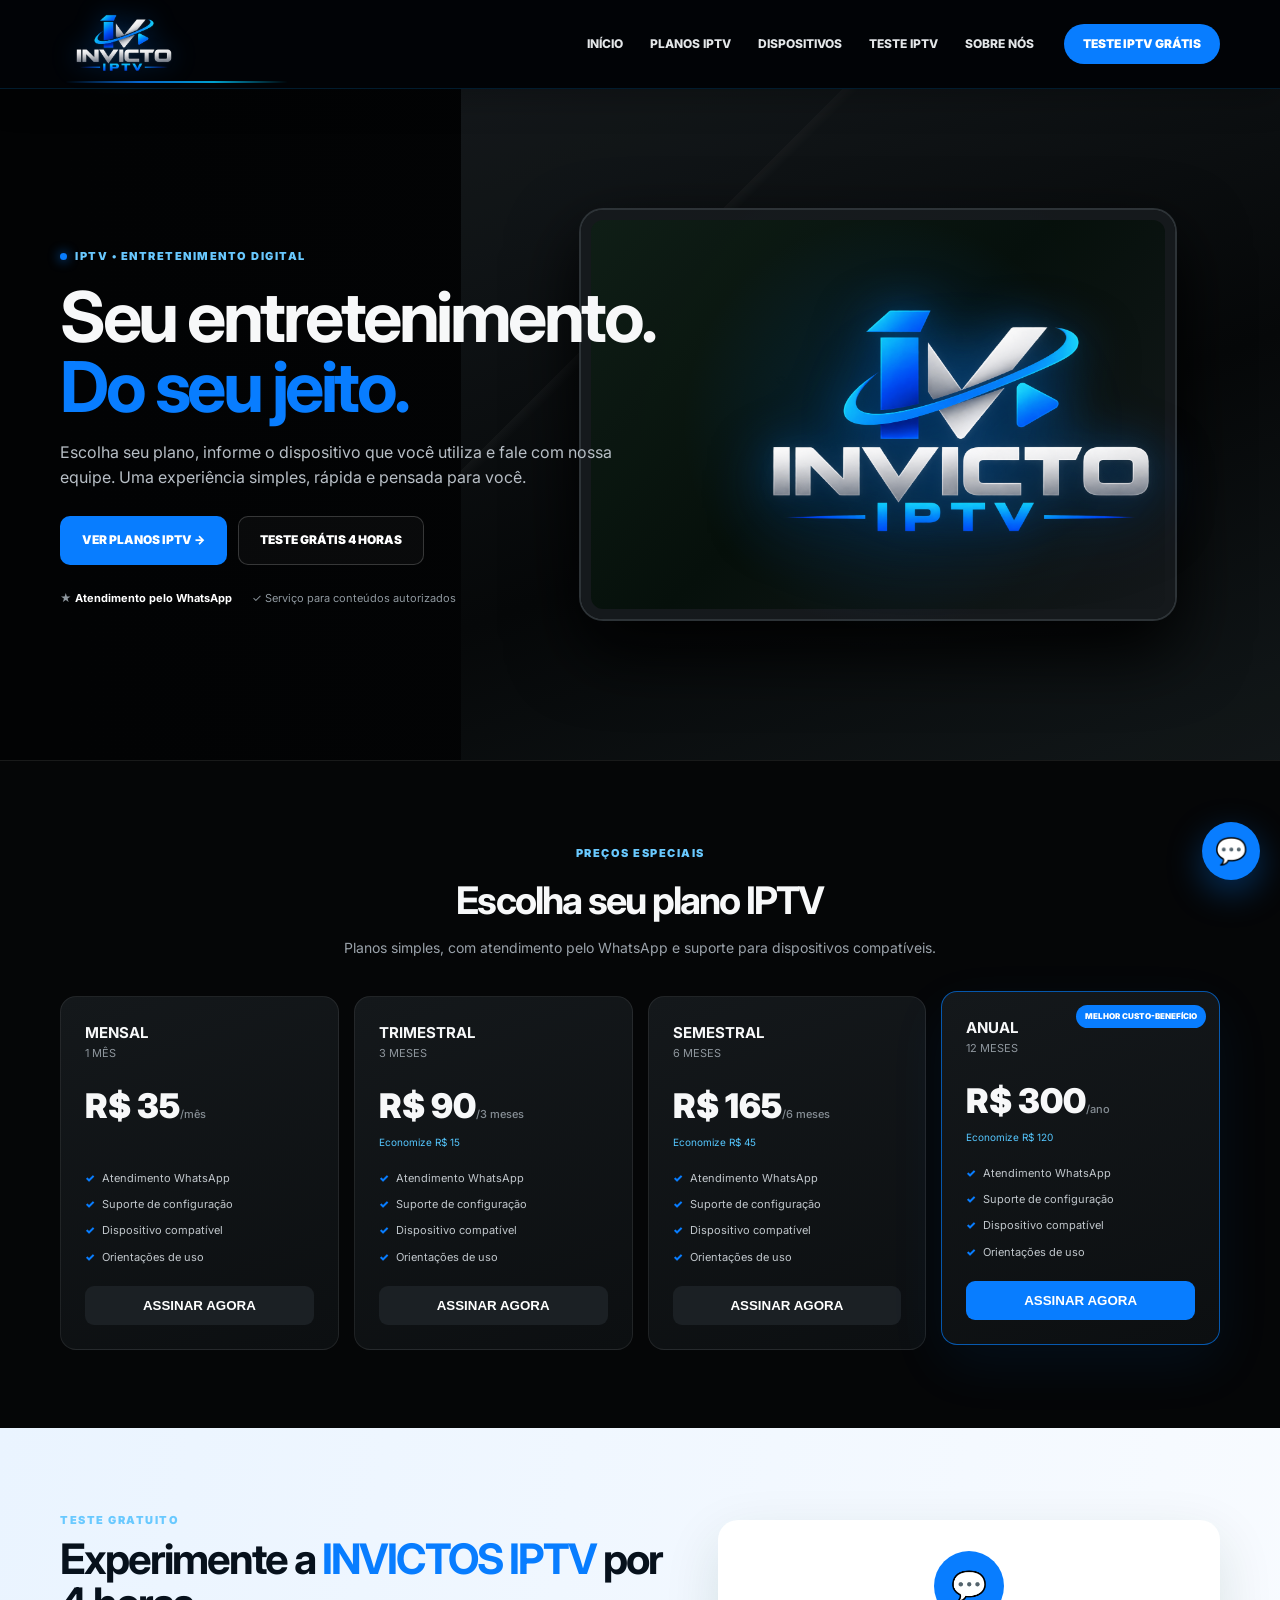
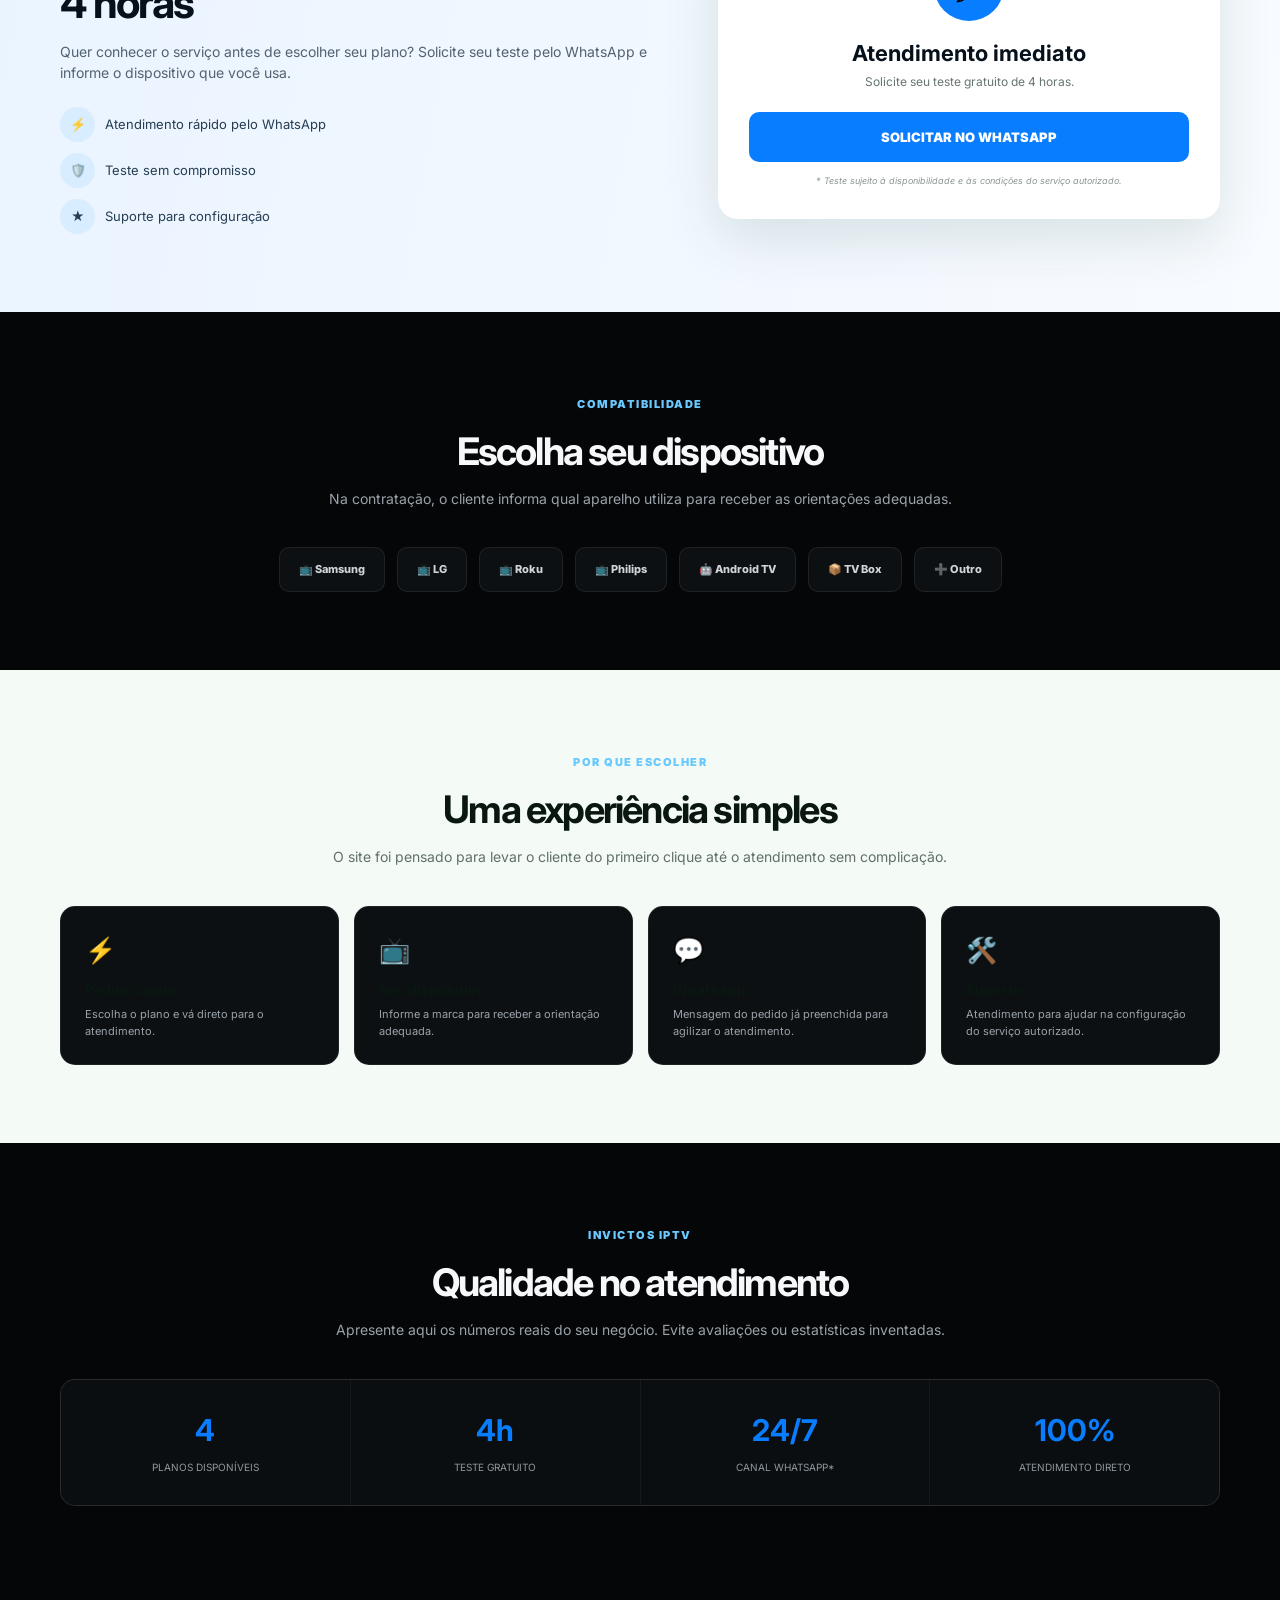
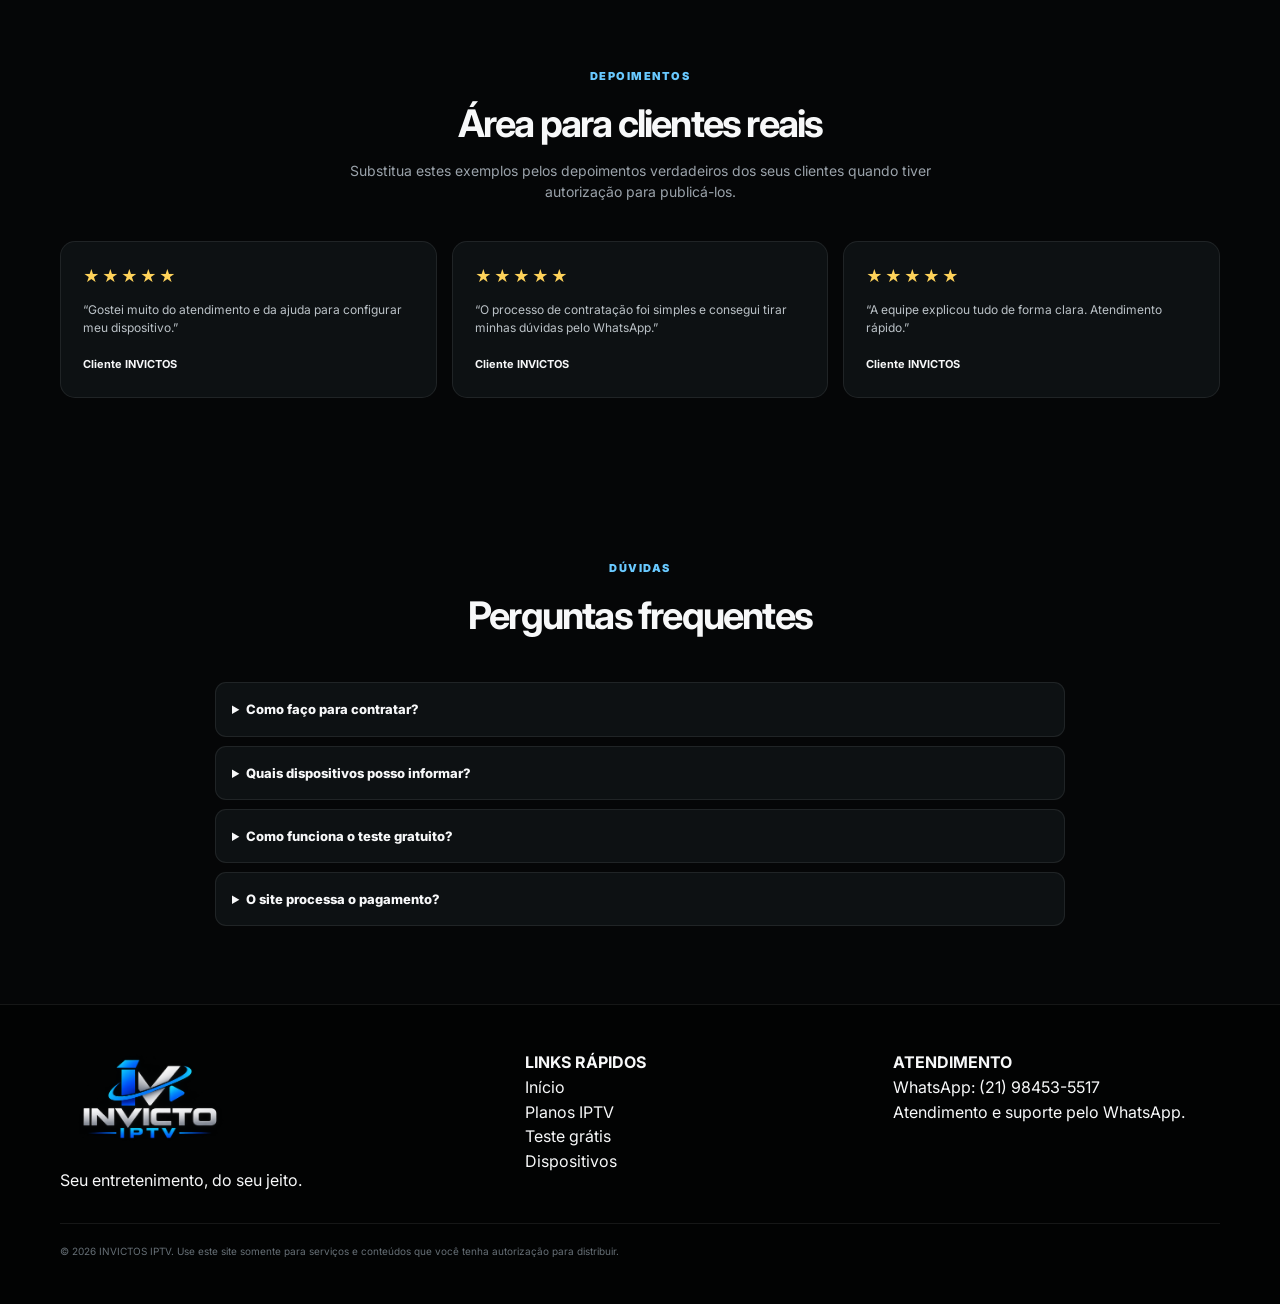
==== index.html @ 315a21ed "Add files via upload" ====
<!DOCTYPE html>
<html lang="pt-BR">
<head>
<meta charset="UTF-8">
<meta name="viewport" content="width=device-width, initial-scale=1.0">
<meta name="description" content="INVICTOS IPTV — planos, teste gratuito e atendimento pelo WhatsApp.">
<title>INVICTOS IPTV | Teste Grátis</title>
<link rel="preconnect" href="https://fonts.googleapis.com">
<link rel="preconnect" href="https://fonts.gstatic.com" crossorigin>
<link href="https://fonts.googleapis.com/css2?family=Inter:wght@400;500;600;700;800;900&display=swap" rel="stylesheet">
<style>
:root{--green:#087dff;--green2:#0066ff;--dark:#050607;--dark2:#0b0d0f;--panel:#111417;--text:#f7f8f9;--muted:#9aa2aa;--line:rgba(255,255,255,.08)}
*{box-sizing:border-box;margin:0;padding:0}html{scroll-behavior:smooth}
body{font-family:Inter,Arial,sans-serif;background:var(--dark);color:var(--text);line-height:1.55}
a{text-decoration:none;color:inherit}.container{width:min(1160px,92%);margin:auto}
header{position:sticky;top:0;z-index:50;background:rgba(2,4,7,.94);backdrop-filter:blur(18px);border-bottom:1px solid rgba(0,153,255,.16);box-shadow:0 8px 35px rgba(0,0,0,.28)}
.nav{height:88px;display:flex;align-items:center;gap:30px}.logo{display:flex;align-items:center;position:relative;padding:3px 8px 3px 0}.logo:after{content:"";position:absolute;left:5px;right:5px;bottom:0;height:2px;background:linear-gradient(90deg,transparent,#087dff,#00c8ff,transparent);filter:blur(.2px);opacity:.8}.logo img{width:225px;height:72px;object-fit:contain;object-position:left center;filter:drop-shadow(0 0 13px rgba(0,125,255,.35));transition:.25s}.logo:hover img{transform:scale(1.035);filter:drop-shadow(0 0 20px rgba(0,153,255,.58))}
.navlinks{display:flex;gap:27px;margin-left:auto}.navlinks a{font-size:12px;font-weight:800;color:#e3e6e8}.navlinks a:hover,.navlinks a.active{color:var(--green)}
.nav-cta{background:var(--green);color:#fff;padding:11px 19px;border-radius:999px;font-size:12px;font-weight:900;white-space:nowrap}
.hero{min-height:590px;position:relative;display:flex;align-items:center;overflow:hidden;border-bottom:1px solid var(--line)}
.hero-bg{position:absolute;inset:0;background:radial-gradient(circle at 70% 45%,rgba(0,125,255,.18),transparent 27%),linear-gradient(90deg,#020304 5%,rgba(2,3,4,.85) 35%,rgba(2,3,4,.35) 70%,#020304 100%)}
.hero-art{position:absolute;right:-3%;top:0;width:67%;height:100%;opacity:.95;background:
radial-gradient(ellipse at 60% 48%,rgba(27,220,117,.16),transparent 20%),
linear-gradient(135deg,transparent 25%,rgba(255,255,255,.03) 25%,transparent 26%),
linear-gradient(160deg,#151a1d,#07090a 55%,#13191b)}
.hero-art:before{content:"";position:absolute;left:14%;top:18%;width:67%;height:58%;border:10px solid #171b1e;border-radius:22px;box-shadow:0 0 0 2px #30363a,0 30px 70px #000;background:linear-gradient(135deg,#102017,#07110c 48%,#151a1d)}
.hero-art:after{content:"";position:absolute;inset:0;background:radial-gradient(circle at 50% 50%,rgba(0,126,255,.18),transparent 38%);pointer-events:none}
.hero-logo{position:absolute;right:5%;top:50%;transform:translateY(-50%);width:min(510px,42vw);z-index:2;display:flex;justify-content:center;align-items:center}
.hero-logo:before{content:"";position:absolute;width:70%;height:70%;border-radius:50%;background:radial-gradient(circle,rgba(0,133,255,.32),rgba(0,133,255,.08) 45%,transparent 70%);filter:blur(18px);z-index:-1;animation:pulseLogo 3.5s ease-in-out infinite}
.hero-logo img{width:100%;height:auto;display:block;filter:drop-shadow(0 18px 30px rgba(0,0,0,.6)) drop-shadow(0 0 22px rgba(0,128,255,.42));animation:floatLogo 5s ease-in-out infinite}
@keyframes floatLogo{0%,100%{transform:translateY(0)}50%{transform:translateY(-8px)}}
@keyframes pulseLogo{0%,100%{transform:scale(.92);opacity:.65}50%{transform:scale(1.08);opacity:1}}
.hero-content{position:relative;z-index:2;padding:75px 0;width:57%}.eyebrow{display:inline-flex;gap:8px;align-items:center;color:#69c9ff;font-size:11px;font-weight:900;letter-spacing:1.5px;text-transform:uppercase}.eyebrow i{width:7px;height:7px;border-radius:50%;background:var(--green);box-shadow:0 0 12px var(--green)}
h1{font-size:clamp(42px,5.5vw,70px);line-height:1;letter-spacing:-3.5px;margin:15px 0 18px}h1 em{font-style:normal;color:var(--green)}
.hero-content p{max-width:610px;color:#b7bec5;font-size:16px}.hero-actions{display:flex;gap:11px;flex-wrap:wrap;margin-top:27px}.btn{display:inline-flex;align-items:center;justify-content:center;padding:14px 21px;border-radius:10px;font-weight:900;font-size:12px;border:1px solid transparent}.btn-primary{background:var(--green);color:#fff}.btn-secondary{border-color:rgba(255,255,255,.18);color:#fff;background:rgba(255,255,255,.03)}
.trust{display:flex;gap:20px;flex-wrap:wrap;margin-top:25px;color:#8f989f;font-size:11px}.trust strong{color:#fff}
section{padding:78px 0}.light{background:#f4fbf7;color:#0a1710}.section-head{text-align:center;margin-bottom:38px}.section-head .eyebrow{justify-content:center}.section-head h2{font-size:38px;letter-spacing:-1.8px;margin:7px 0}.section-head p{color:var(--muted);max-width:650px;margin:auto;font-size:14px}.light .section-head p{color:#607068}
.plans{display:grid;grid-template-columns:repeat(4,1fr);gap:15px}.plan{background:linear-gradient(160deg,#14181b,#0c0f11);border:1px solid var(--line);border-radius:16px;padding:24px;position:relative}.plan.featured{border:1px solid rgba(0,125,255,.65);box-shadow:0 20px 55px rgba(0,125,255,.08);transform:translateY(-5px)}.tag{position:absolute;top:13px;right:13px;background:var(--green);color:#fff;border-radius:999px;padding:5px 9px;font-size:8px;font-weight:900}.plan h3{font-size:15px}.period{color:#8e969d;font-size:11px}.price{font-size:34px;font-weight:900;margin:18px 0 3px}.price small{font-size:11px;color:#858d94;font-weight:500}.save{font-size:10px;color:#55c7ff;height:17px}.plan ul{list-style:none;display:grid;gap:9px;margin:18px 0 20px}.plan li{font-size:11px;color:#c1c7cc}.plan li:before{content:"✓";color:var(--green);font-weight:900;margin-right:7px}.plan button{width:100%;border:0;border-radius:9px;padding:12px;cursor:pointer;background:#1b2024;color:#fff;font-weight:900}.plan.featured button{background:var(--green)}
.test{background:linear-gradient(100deg,#eaf4ff,#f8fbff);color:#07111c}.test-grid{display:grid;grid-template-columns:1.1fr .9fr;gap:45px;align-items:center}.test h2{font-size:42px;line-height:1.05;letter-spacing:-2px;margin:7px 0 15px}.test h2 em{font-style:normal;color:#087dff}.test-copy p{color:#536271;max-width:620px;font-size:14px}.points{display:grid;gap:11px;margin-top:23px}.points div{display:flex;align-items:center;gap:10px;font-size:13px;color:#263d52}.points b{width:35px;height:35px;border-radius:50%;display:flex;align-items:center;justify-content:center;background:#d8edff}.test-card{background:#fff;border-radius:20px;padding:31px;text-align:center;box-shadow:0 20px 55px rgba(0,60,30,.12)}.wa{width:70px;height:70px;border-radius:50%;background:#087dff;color:#fff;display:flex;align-items:center;justify-content:center;font-size:29px;margin:auto}.test-card h3{font-size:22px;margin:15px 0 3px}.test-card p{font-size:12px;color:#66756e}.wa-btn{display:block;background:#087dff;color:#fff;padding:15px;border-radius:10px;font-size:13px;font-weight:900;margin-top:20px}.test-card small{display:block;color:#8a958f;font-size:9px;font-style:italic;margin-top:12px}
.features{display:grid;grid-template-columns:repeat(4,1fr);gap:15px}.feature{border:1px solid var(--line);border-radius:15px;padding:24px;background:#0c1012}.feature .ico{font-size:25px}.feature h3{font-size:14px;margin:10px 0 5px}.feature p{font-size:11px;color:var(--muted)}
.stats{display:grid;grid-template-columns:repeat(4,1fr);gap:1px;background:var(--line);border:1px solid var(--line);border-radius:15px;overflow:hidden}.stat{background:#0b0e10;text-align:center;padding:27px}.stat strong{display:block;font-size:30px;color:var(--green)}.stat span{font-size:10px;color:#8f989f}
.devices{display:flex;justify-content:center;flex-wrap:wrap;gap:12px}.device{border:1px solid var(--line);background:#0c1012;border-radius:10px;padding:13px 19px;color:#cfd4d8;font-size:11px;font-weight:800}
.reviews{display:grid;grid-template-columns:repeat(3,1fr);gap:15px}.review{background:#0d1113;border:1px solid var(--line);border-radius:15px;padding:22px}.stars{color:#ffd35a;letter-spacing:2px}.review p{font-size:12px;color:#bbc2c7;margin:12px 0}.review b{font-size:11px}
.faq{max-width:850px;margin:auto;display:grid;gap:9px}.faq details{background:#0d1113;border:1px solid var(--line);border-radius:11px;padding:16px}.faq summary{cursor:pointer;font-size:13px;font-weight:800}.faq p{font-size:11px;color:#9da5ac;margin-top:11px}
footer{padding:45px 0;border-top:1px solid var(--line);background:#020303}.footer-grid{display:grid;grid-template-columns:1.3fr 1fr 1fr;gap:40px}.footer-logo{width:180px}.footer p,.footer a{font-size:11px;color:#858e95}.footer h4{font-size:11px;margin-bottom:12px}.copy{margin-top:30px;padding-top:20px;border-top:1px solid var(--line);font-size:10px;color:#666f76}
.float-wa{position:fixed;right:20px;bottom:20px;width:58px;height:58px;border-radius:50%;background:#087dff;color:#fff;z-index:100;display:flex;align-items:center;justify-content:center;font-size:26px;box-shadow:0 12px 35px rgba(0,125,255,.35)}
.modal-back{position:fixed;inset:0;background:rgba(0,0,0,.76);backdrop-filter:blur(8px);z-index:200;display:none;align-items:center;justify-content:center;padding:18px}.modal-back.open{display:flex}.modal{width:min(560px,100%);background:#0d1113;border:1px solid var(--line);border-radius:18px;padding:24px}.modal-top{display:flex;justify-content:space-between}.modal h2{font-size:21px}.modal-sub{font-size:11px;color:#899299}.close{border:0;background:#1a2023;color:#fff;width:34px;height:34px;border-radius:8px;cursor:pointer}.selected{display:flex;justify-content:space-between;padding:13px;background:#111719;border:1px solid var(--line);border-radius:10px;margin:18px 0 12px;font-size:12px}.selected span{color:var(--green);font-weight:900}.device-grid{display:grid;grid-template-columns:repeat(2,1fr);gap:9px}.device-choice{background:#111619;border:1px solid var(--line);color:#fff;border-radius:10px;padding:13px;text-align:left;cursor:pointer}.device-choice.selected-device{border-color:var(--green);background:rgba(0,125,255,.08)}.device-choice b{font-size:12px;display:block}.device-choice span{font-size:9px;color:#818a90}.modal-btn{width:100%;margin-top:13px;border:0;border-radius:9px;padding:13px;background:var(--green);color:#fff;font-weight:900;cursor:pointer}.back{width:100%;margin-top:8px;border:1px solid var(--line);background:transparent;color:#b9c0c5;padding:11px;border-radius:9px}.modal-step{display:none}.modal-step.active{display:block}.checkout{background:#111719;border:1px solid var(--line);border-radius:10px;padding:12px;margin:13px 0;font-size:11px}.checkout div{display:flex;justify-content:space-between;padding:4px}.checkout strong{color:var(--green)}
@media(max-width:900px){.navlinks{display:none}.hero-content{width:70%}.hero-logo{width:48vw;right:1%}.hero-art{width:60%;opacity:.45}.plans{grid-template-columns:repeat(2,1fr)}.features{grid-template-columns:repeat(2,1fr)}.stats{grid-template-columns:repeat(2,1fr)}.test-grid{grid-template-columns:1fr}.reviews{grid-template-columns:1fr}.footer-grid{grid-template-columns:1fr 1fr}}
@media(max-width:600px){.nav{height:78px}.logo img{width:175px;height:62px}.nav-cta{margin-left:auto;padding:10px 13px}.hero{min-height:700px}.hero-content{width:100%;padding-top:65px}.hero-logo{width:82vw;right:9%;top:auto;bottom:10px;transform:none;opacity:.82}.hero-art{width:100%;opacity:.18}.plans,.features{grid-template-columns:1fr}.plan.featured{transform:none}.test h2{font-size:34px}.footer-grid{grid-template-columns:1fr}.stats{grid-template-columns:1fr 1fr}.hero-actions .btn{width:100%}}
</style>
</head>
<body>
<header>
<div class="container nav">
<a class="logo" href="#inicio"><img src="logo-invictos.png" alt="INVICTOS IPTV"></a>
<nav class="navlinks"><a href="#inicio">INÍCIO</a><a href="#planos">PLANOS IPTV</a><a href="#dispositivos">DISPOSITIVOS</a><a href="#teste">TESTE IPTV</a><a href="#faq">SOBRE NÓS</a></nav>
<a class="nav-cta" href="#teste">TESTE IPTV GRÁTIS</a>
</div>
</header>

<section class="hero" id="inicio">
<div class="hero-bg"></div><div class="hero-art"></div><div class="hero-logo"><img src="logo-invictos.png" alt="INVICTOS IPTV"></div>
<div class="container">
<div class="hero-content">
<div class="eyebrow"><i></i> IPTV • ENTRETENIMENTO DIGITAL</div>
<h1>Seu entretenimento.<br><em>Do seu jeito.</em></h1>
<p>Escolha seu plano, informe o dispositivo que você utiliza e fale com nossa equipe. Uma experiência simples, rápida e pensada para você.</p>
<div class="hero-actions"><a class="btn btn-primary" href="#planos">VER PLANOS IPTV →</a><a class="btn btn-secondary" href="#teste">TESTE GRÁTIS 4 HORAS</a></div>
<div class="trust"><span>★ <strong>Atendimento pelo WhatsApp</strong></span><span>✓ Serviço para conteúdos autorizados</span></div>
</div>
</div>
</section>

<section id="planos">
<div class="container">
<div class="section-head"><div class="eyebrow">Preços especiais</div><h2>Escolha seu plano IPTV</h2><p>Planos simples, com atendimento pelo WhatsApp e suporte para dispositivos compatíveis.</p></div>
<div class="plans">
<article class="plan"><h3>MENSAL</h3><div class="period">1 MÊS</div><div class="price">R$ 35<small>/mês</small></div><div class="save">&nbsp;</div><ul><li>Atendimento WhatsApp</li><li>Suporte de configuração</li><li>Dispositivo compatível</li><li>Orientações de uso</li></ul><button onclick="openBuy('Mensal','1 mês','R$ 35,00')">ASSINAR AGORA</button></article>
<article class="plan"><h3>TRIMESTRAL</h3><div class="period">3 MESES</div><div class="price">R$ 90<small>/3 meses</small></div><div class="save">Economize R$ 15</div><ul><li>Atendimento WhatsApp</li><li>Suporte de configuração</li><li>Dispositivo compatível</li><li>Orientações de uso</li></ul><button onclick="openBuy('Trimestral','3 meses','R$ 90,00')">ASSINAR AGORA</button></article>
<article class="plan"><h3>SEMESTRAL</h3><div class="period">6 MESES</div><div class="price">R$ 165<small>/6 meses</small></div><div class="save">Economize R$ 45</div><ul><li>Atendimento WhatsApp</li><li>Suporte de configuração</li><li>Dispositivo compatível</li><li>Orientações de uso</li></ul><button onclick="openBuy('Semestral','6 meses','R$ 165,00')">ASSINAR AGORA</button></article>
<article class="plan featured"><div class="tag">MELHOR CUSTO-BENEFÍCIO</div><h3>ANUAL</h3><div class="period">12 MESES</div><div class="price">R$ 300<small>/ano</small></div><div class="save">Economize R$ 120</div><ul><li>Atendimento WhatsApp</li><li>Suporte de configuração</li><li>Dispositivo compatível</li><li>Orientações de uso</li></ul><button onclick="openBuy('Anual','12 meses','R$ 300,00')">ASSINAR AGORA</button></article>
</div>
</div>
</section>

<section id="teste" class="test">
<div class="container test-grid">
<div class="test-copy"><div class="eyebrow">Teste gratuito</div><h2>Experimente a <em>INVICTOS IPTV</em> por 4 horas</h2><p>Quer conhecer o serviço antes de escolher seu plano? Solicite seu teste pelo WhatsApp e informe o dispositivo que você usa.</p><div class="points"><div><b>⚡</b><span>Atendimento rápido pelo WhatsApp</span></div><div><b>🛡️</b><span>Teste sem compromisso</span></div><div><b>★</b><span>Suporte para configuração</span></div></div></div>
<div class="test-card"><div class="wa">💬</div><h3>Atendimento imediato</h3><p>Solicite seu teste gratuito de 4 horas.</p><a class="wa-btn" href="https://wa.me/5521984535517?text=Ol%C3%A1!%20Quero%20solicitar%20o%20TESTE%20IPTV%20GR%C3%81TIS%20de%204%20horas%20da%20INVICTOS%20TV.%20Meu%20dispositivo%20%C3%A9%3A%20" target="_blank">SOLICITAR NO WHATSAPP</a><small>* Teste sujeito à disponibilidade e às condições do serviço autorizado.</small></div>
</div>
</section>

<section id="dispositivos">
<div class="container">
<div class="section-head"><div class="eyebrow">Compatibilidade</div><h2>Escolha seu dispositivo</h2><p>Na contratação, o cliente informa qual aparelho utiliza para receber as orientações adequadas.</p></div>
<div class="devices"><div class="device">📺 Samsung</div><div class="device">📺 LG</div><div class="device">📺 Roku</div><div class="device">📺 Philips</div><div class="device">🤖 Android TV</div><div class="device">📦 TV Box</div><div class="device">➕ Outro</div></div>
</div>
</section>

<section class="light">
<div class="container">
<div class="section-head"><div class="eyebrow">Por que escolher</div><h2>Uma experiência simples</h2><p>O site foi pensado para levar o cliente do primeiro clique até o atendimento sem complicação.</p></div>
<div class="features">
<div class="feature"><div class="ico">⚡</div><h3>Pedido rápido</h3><p>Escolha o plano e vá direto para o atendimento.</p></div>
<div class="feature"><div class="ico">📺</div><h3>Seu dispositivo</h3><p>Informe a marca para receber a orientação adequada.</p></div>
<div class="feature"><div class="ico">💬</div><h3>WhatsApp</h3><p>Mensagem do pedido já preenchida para agilizar o atendimento.</p></div>
<div class="feature"><div class="ico">🛠️</div><h3>Suporte</h3><p>Atendimento para ajudar na configuração do serviço autorizado.</p></div>
</div>
</div>
</section>

<section>
<div class="container">
<div class="section-head"><div class="eyebrow">INVICTOS IPTV</div><h2>Qualidade no atendimento</h2><p>Apresente aqui os números reais do seu negócio. Evite avaliações ou estatísticas inventadas.</p></div>
<div class="stats"><div class="stat"><strong>4</strong><span>PLANOS DISPONÍVEIS</span></div><div class="stat"><strong>4h</strong><span>TESTE GRATUITO</span></div><div class="stat"><strong>24/7</strong><span>CANAL WHATSAPP*</span></div><div class="stat"><strong>100%</strong><span>ATENDIMENTO DIRETO</span></div></div>
</div>
</section>

<section>
<div class="container">
<div class="section-head"><div class="eyebrow">Depoimentos</div><h2>Área para clientes reais</h2><p>Substitua estes exemplos pelos depoimentos verdadeiros dos seus clientes quando tiver autorização para publicá-los.</p></div>
<div class="reviews">
<div class="review"><div class="stars">★★★★★</div><p>“Gostei muito do atendimento e da ajuda para configurar meu dispositivo.”</p><b>Cliente INVICTOS</b></div>
<div class="review"><div class="stars">★★★★★</div><p>“O processo de contratação foi simples e consegui tirar minhas dúvidas pelo WhatsApp.”</p><b>Cliente INVICTOS</b></div>
<div class="review"><div class="stars">★★★★★</div><p>“A equipe explicou tudo de forma clara. Atendimento rápido.”</p><b>Cliente INVICTOS</b></div>
</div>
</div>
</section>

<section id="faq">
<div class="container">
<div class="section-head"><div class="eyebrow">Dúvidas</div><h2>Perguntas frequentes</h2></div>
<div class="faq">
<details><summary>Como faço para contratar?</summary><p>Escolha um plano, selecione o dispositivo e clique para continuar pelo WhatsApp.</p></details>
<details><summary>Quais dispositivos posso informar?</summary><p>Samsung, LG, Roku, Philips, Android TV, TV Box e outros dispositivos compatíveis.</p></details>
<details><summary>Como funciona o teste gratuito?</summary><p>Você solicita o teste pelo WhatsApp. A disponibilidade e as condições são confirmadas pela equipe.</p></details>
<details><summary>O site processa o pagamento?</summary><p>Nesta versão, o atendimento e o pagamento são tratados diretamente pelo WhatsApp.</p></details>
</div>
</div>
</section>

<footer>
<div class="container">
<div class="footer-grid">
<div><img class="footer-logo" src="logo-invictos.png" alt="INVICTOS IPTV"><p style="margin-top:10px">Seu entretenimento, do seu jeito.</p></div>
<div><h4>LINKS RÁPIDOS</h4><p><a href="#inicio">Início</a></p><p><a href="#planos">Planos IPTV</a></p><p><a href="#teste">Teste grátis</a></p><p><a href="#dispositivos">Dispositivos</a></p></div>
<div><h4>ATENDIMENTO</h4><p><a href="https://wa.me/5521984535517" target="_blank">WhatsApp: (21) 98453-5517</a></p><p>Atendimento e suporte pelo WhatsApp.</p></div>
</div>
<div class="copy">© 2026 INVICTOS IPTV. Use este site somente para serviços e conteúdos que você tenha autorização para distribuir.</div>
</div>
</footer>

<a class="float-wa" href="https://wa.me/5521984535517?text=Ol%C3%A1!%20Vim%20pelo%20site%20da%20INVICTOS%20IPTV." target="_blank" aria-label="WhatsApp">💬</a>

<div class="modal-back" id="modal" onclick="outside(event)">
<div class="modal">
<div class="modal-top"><div><h2>Seu pedido</h2><div class="modal-sub" id="modalSub">Escolha seu dispositivo</div></div><button class="close" onclick="closeBuy()">×</button></div>
<div class="modal-step active" id="s1">
<div class="selected"><b id="planName">Plano</b><span id="planPrice">R$ 0,00</span></div>
<div class="device-grid">
<button class="device-choice" onclick="selectDevice(this,'Samsung')"><b>📺 Samsung</b><span>Smart TV</span></button>
<button class="device-choice" onclick="selectDevice(this,'LG')"><b>📺 LG</b><span>Smart TV</span></button>
<button class="device-choice" onclick="selectDevice(this,'Roku')"><b>📺 Roku</b><span>Roku</span></button>
<button class="device-choice" onclick="selectDevice(this,'Philips')"><b>📺 Philips</b><span>Smart TV</span></button>
<button class="device-choice" onclick="selectDevice(this,'Android TV')"><b>🤖 Android TV</b><span>Android</span></button>
<button class="device-choice" onclick="selectDevice(this,'TV Box')"><b>📦 TV Box</b><span>Dispositivo</span></button>
<button class="device-choice" onclick="selectDevice(this,'Outro')"><b>➕ Outro</b><span>Outro compatível</span></button>
</div>
<button class="modal-btn" onclick="goStep(2)">CONTINUAR</button>
</div>
<div class="modal-step" id="s2">
<div class="checkout"><div><span>Plano</span><strong id="cp">—</strong></div><div><span>Dispositivo</span><strong id="cd">—</strong></div><div><span>Valor</span><strong id="cv">—</strong></div></div>
<label style="font-size:10px;color:#929aa0">Seu nome (opcional)</label><input id="name" style="width:100%;margin-top:6px;background:#080a0b;border:1px solid var(--line);padding:12px;border-radius:9px;color:#fff">
<button class="modal-btn" onclick="goStep(3)">CONTINUAR PARA WHATSAPP</button><button class="back" onclick="goStep(1)">VOLTAR</button>
</div>
<div class="modal-step" id="s3">
<div class="selected"><b>Pedido pronto</b><span>✓</span></div>
<p style="font-size:12px;color:#aeb6bc">Clique abaixo para abrir o WhatsApp com o pedido já preenchido.</p>
<a class="wa-btn" id="waOrder" href="#" target="_blank">ABRIR WHATSAPP</a><button class="back" onclick="goStep(2)">VOLTAR</button>
</div>
</div>
</div>
<script>
let order={plan:'',duration:'',price:'',device:''};
function openBuy(plan,duration,price){order={plan,duration,price,device:''};document.getElementById('planName').textContent=plan+' • '+duration;document.getElementById('planPrice').textContent=price;document.getElementById('modal').classList.add('open');goStep(1);document.body.style.overflow='hidden'}
function closeBuy(){document.getElementById('modal').classList.remove('open');document.body.style.overflow=''}
function outside(e){if(e.target.id==='modal')closeBuy()}
function selectDevice(btn,d){document.querySelectorAll('.device-choice').forEach(x=>x.classList.remove('selected-device'));btn.classList.add('selected-device');order.device=d}
function goStep(n){if(n===2&&!order.device){alert('Selecione seu dispositivo.');return}if(n===2){document.getElementById('cp').textContent=order.plan+' ('+order.duration+')';document.getElementById('cd').textContent=order.device;document.getElementById('cv').textContent=order.price}if(n===3){let name=document.getElementById('name').value.trim();let msg='Olá! Quero contratar o plano '+order.plan+' ('+order.duration+') da INVICTOS IPTV.%0AValor: '+order.price+'%0ADispositivo: '+order.device+(name?'%0ANome: '+encodeURIComponent(name):'')+'%0A%0AGostaria de continuar com o atendimento e pagamento.';document.getElementById('waOrder').href='https://wa.me/5521984535517?text='+msg}document.querySelectorAll('.modal-step').forEach(x=>x.classList.remove('active'));document.getElementById('s'+n).classList.add('active');document.getElementById('modalSub').textContent=n===1?'Escolha seu dispositivo':n===2?'Confira seu pedido':'Tudo pronto para o atendimento'}
</script>
</body>
</html>
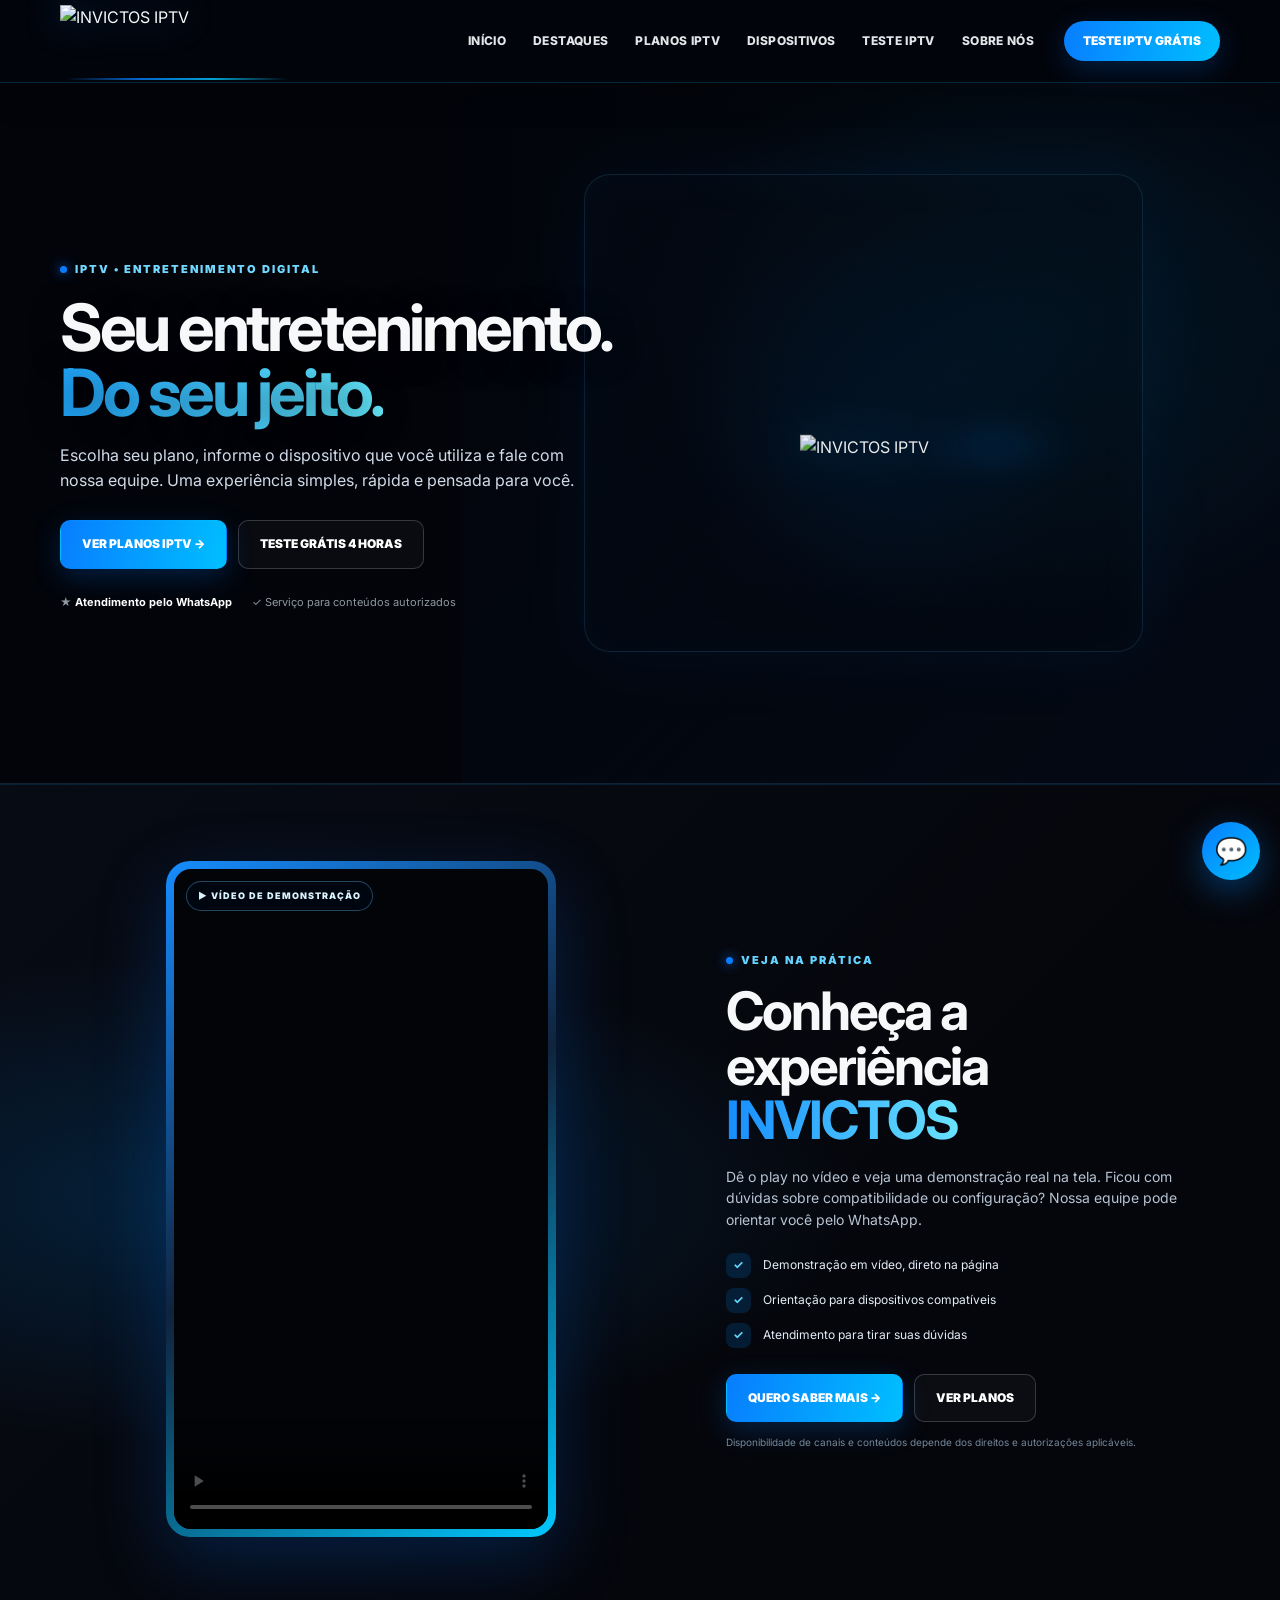
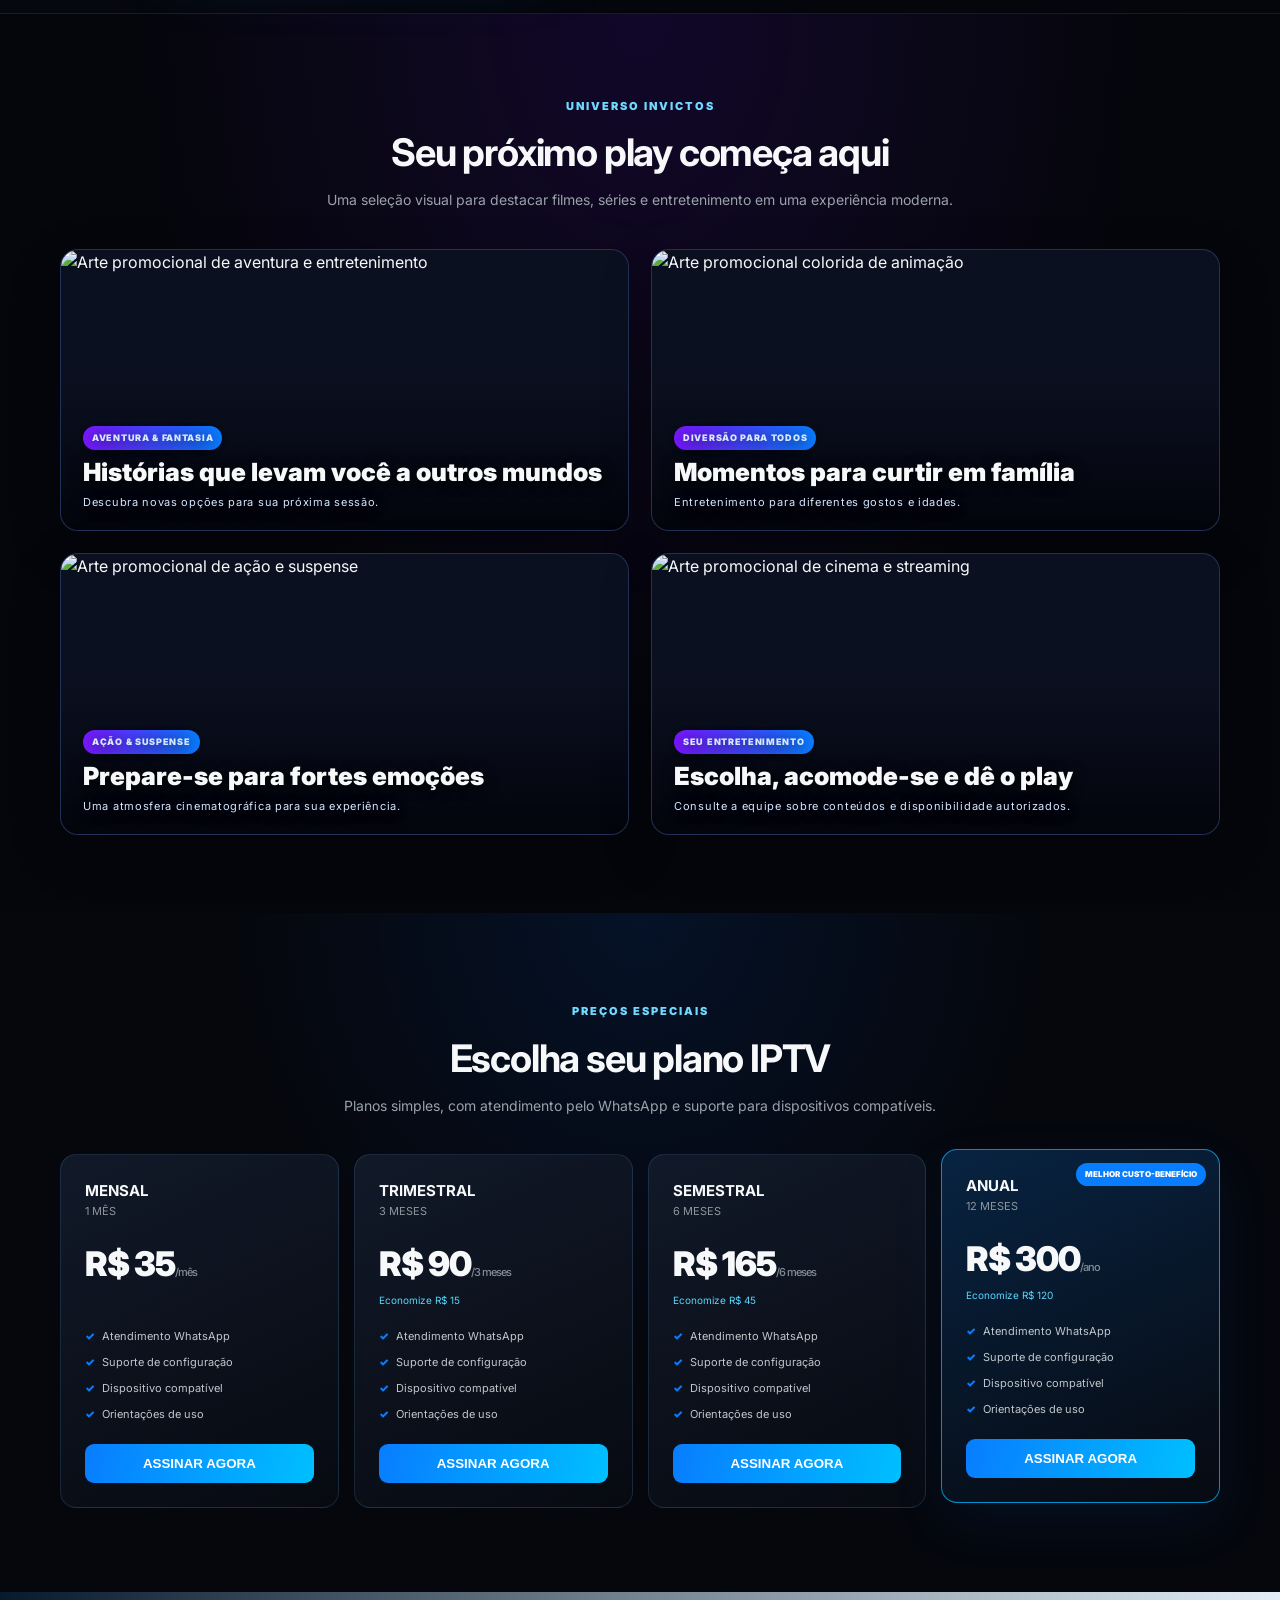
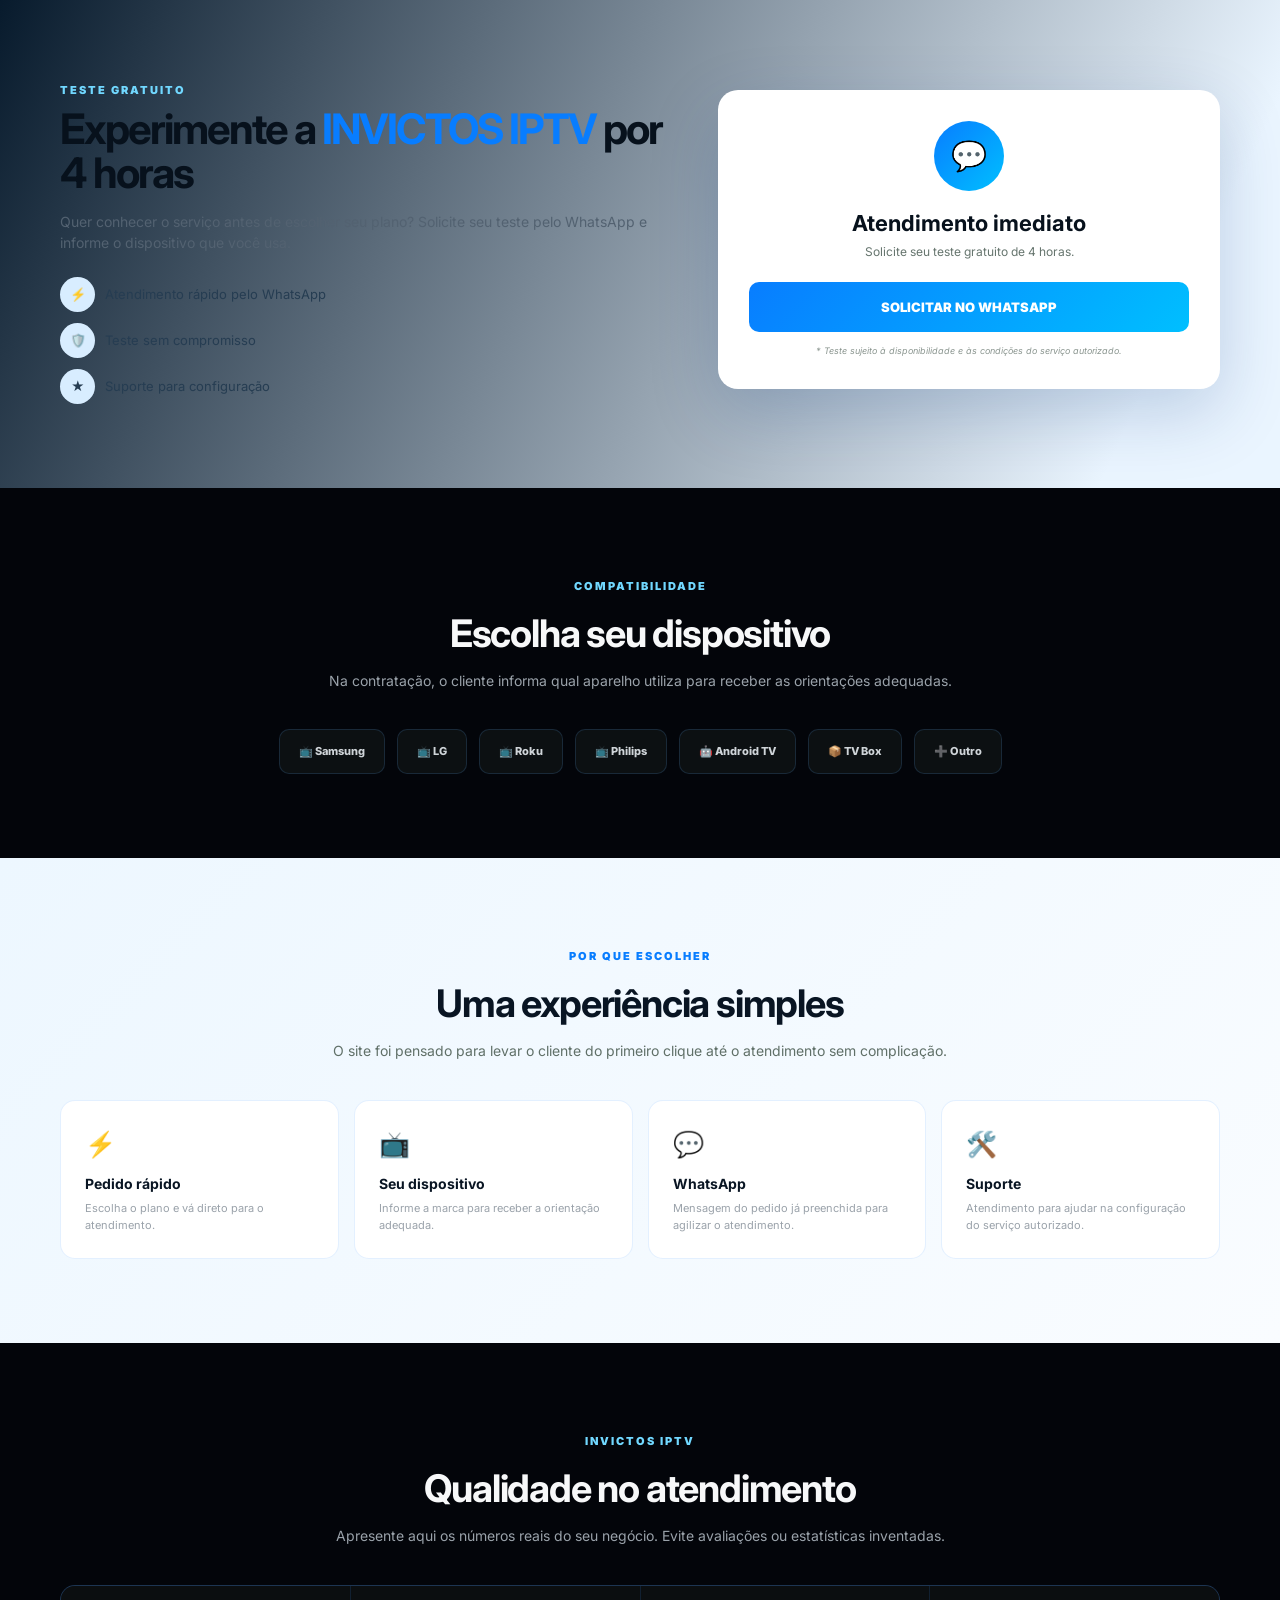
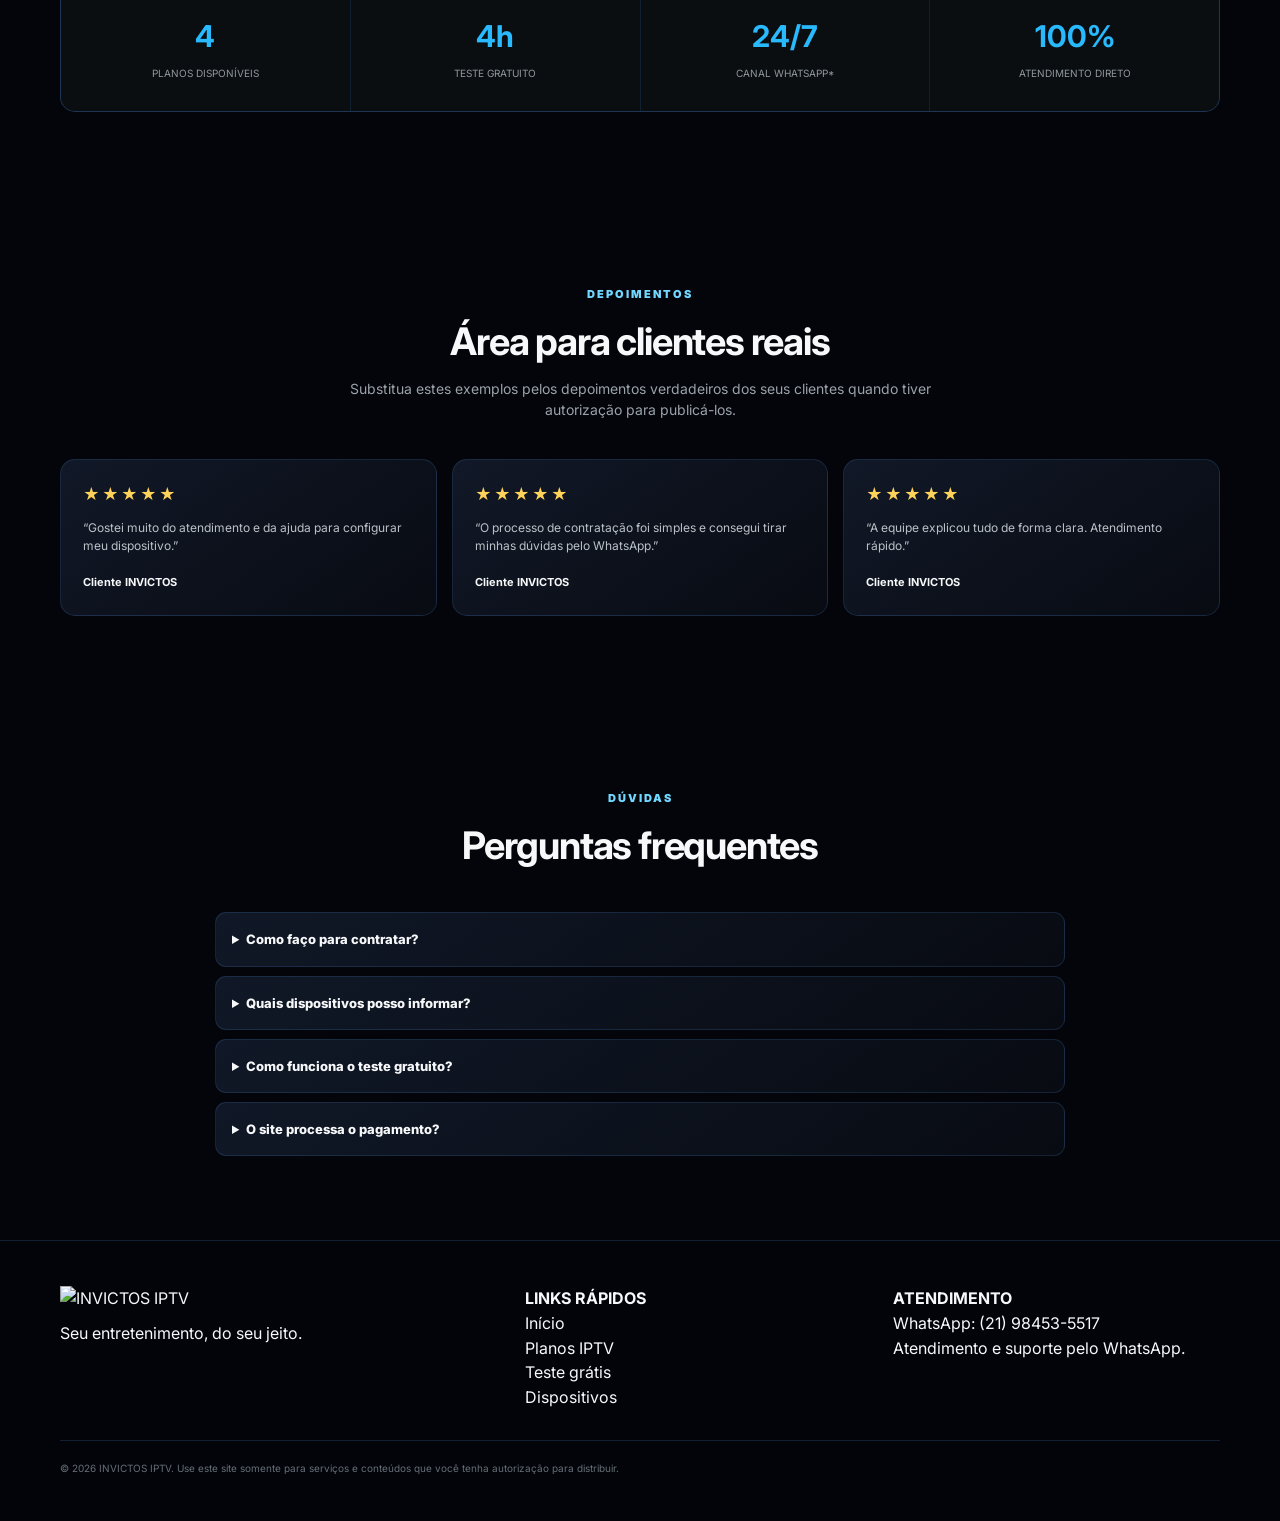
==== commit fdf4da0f: "Add files via upload" ====
--- a/index.html
+++ b/index.html
@@ -45,21 +45,101 @@
 footer{padding:45px 0;border-top:1px solid var(--line);background:#020303}.footer-grid{display:grid;grid-template-columns:1.3fr 1fr 1fr;gap:40px}.footer-logo{width:180px}.footer p,.footer a{font-size:11px;color:#858e95}.footer h4{font-size:11px;margin-bottom:12px}.copy{margin-top:30px;padding-top:20px;border-top:1px solid var(--line);font-size:10px;color:#666f76}
 .float-wa{position:fixed;right:20px;bottom:20px;width:58px;height:58px;border-radius:50%;background:#087dff;color:#fff;z-index:100;display:flex;align-items:center;justify-content:center;font-size:26px;box-shadow:0 12px 35px rgba(0,125,255,.35)}
 .modal-back{position:fixed;inset:0;background:rgba(0,0,0,.76);backdrop-filter:blur(8px);z-index:200;display:none;align-items:center;justify-content:center;padding:18px}.modal-back.open{display:flex}.modal{width:min(560px,100%);background:#0d1113;border:1px solid var(--line);border-radius:18px;padding:24px}.modal-top{display:flex;justify-content:space-between}.modal h2{font-size:21px}.modal-sub{font-size:11px;color:#899299}.close{border:0;background:#1a2023;color:#fff;width:34px;height:34px;border-radius:8px;cursor:pointer}.selected{display:flex;justify-content:space-between;padding:13px;background:#111719;border:1px solid var(--line);border-radius:10px;margin:18px 0 12px;font-size:12px}.selected span{color:var(--green);font-weight:900}.device-grid{display:grid;grid-template-columns:repeat(2,1fr);gap:9px}.device-choice{background:#111619;border:1px solid var(--line);color:#fff;border-radius:10px;padding:13px;text-align:left;cursor:pointer}.device-choice.selected-device{border-color:var(--green);background:rgba(0,125,255,.08)}.device-choice b{font-size:12px;display:block}.device-choice span{font-size:9px;color:#818a90}.modal-btn{width:100%;margin-top:13px;border:0;border-radius:9px;padding:13px;background:var(--green);color:#fff;font-weight:900;cursor:pointer}.back{width:100%;margin-top:8px;border:1px solid var(--line);background:transparent;color:#b9c0c5;padding:11px;border-radius:9px}.modal-step{display:none}.modal-step.active{display:block}.checkout{background:#111719;border:1px solid var(--line);border-radius:10px;padding:12px;margin:13px 0;font-size:11px}.checkout div{display:flex;justify-content:space-between;padding:4px}.checkout strong{color:var(--green)}
+
+/* INVICTOS visual refresh */
+:root{--green:#087dff;--green2:#00c8ff;--dark:#03050a;--dark2:#080b13;--panel:#101521;--line:rgba(94,174,255,.16)}
+body{background:#03050a}
+header{background:rgba(3,5,12,.88);border-bottom-color:rgba(0,183,255,.2)}
+.nav{height:82px}
+.logo img{filter:drop-shadow(0 0 18px rgba(0,151,255,.4))}
+.navlinks a{letter-spacing:.35px}
+.nav-cta,.btn-primary{background:linear-gradient(105deg,#087dff,#00bfff);box-shadow:0 8px 28px rgba(0,125,255,.23)}
+.hero{min-height:690px;background:#03050a}
+.hero-bg{background:linear-gradient(90deg,rgba(2,4,10,.99) 0%,rgba(2,4,10,.91) 34%,rgba(2,4,10,.44) 65%,rgba(2,4,10,.62) 100%),linear-gradient(0deg,#03050a 0%,transparent 28%),url('invictos-assets/arte_8880_1.jpg') center/cover no-repeat;opacity:1}
+.hero-art{right:0;width:64%;opacity:.34;background:radial-gradient(ellipse at 70% 35%,rgba(0,185,255,.28),transparent 48%),linear-gradient(135deg,transparent,#07142a)}
+.hero-art:before{left:15%;top:13%;width:68%;height:68%;border:1px solid rgba(75,184,255,.45);border-radius:26px;background:linear-gradient(135deg,rgba(10,28,57,.45),rgba(3,6,13,.2));box-shadow:0 0 65px rgba(0,119,255,.2),inset 0 0 45px rgba(0,173,255,.08)}
+.hero-logo{width:min(390px,32vw);right:7%;top:52%;opacity:.95}
+.hero-logo img{filter:drop-shadow(0 0 26px rgba(0,145,255,.55))}
+.hero-content{width:59%;padding:88px 0}
+.eyebrow{color:#71d8ff;letter-spacing:2px}
+h1{font-size:clamp(43px,5.1vw,68px);text-shadow:0 5px 35px rgba(0,0,0,.45)}
+h1 em{background:linear-gradient(90deg,#20a7ff,#66edff);-webkit-background-clip:text;background-clip:text;color:transparent}
+.hero-content p{color:#d1dbe8;max-width:540px}
+.btn{transition:transform .2s,box-shadow .2s}
+.btn:hover,.nav-cta:hover{transform:translateY(-2px);box-shadow:0 12px 34px rgba(0,153,255,.3)}
+section{padding:84px 0}
+#planos{background:radial-gradient(ellipse at 50% 0%,rgba(0,107,255,.11),transparent 45%),#05070d}
+.section-head h2{letter-spacing:-1.2px}
+.plan{background:linear-gradient(155deg,rgba(18,26,42,.96),rgba(7,10,17,.98));border-color:rgba(105,177,255,.16);transition:transform .22s,border-color .22s,box-shadow .22s}
+.plan:hover{transform:translateY(-5px);border-color:rgba(0,174,255,.55);box-shadow:0 20px 50px rgba(0,95,255,.1)}
+.plan.featured{border-color:rgba(0,183,255,.75);background:linear-gradient(155deg,rgba(8,36,67,.98),rgba(7,10,17,.98))}
+.plan.featured button,.plan button{background:linear-gradient(100deg,#087dff,#00bfff)}
+.price{letter-spacing:-1px}
+.save{color:#55d9ff}
+.test{background:linear-gradient(115deg,#071a2c,#eaf5ff 88%)}
+.test-card{box-shadow:0 24px 70px rgba(0,52,120,.2)}
+.wa,.wa-btn,.float-wa{background:linear-gradient(135deg,#087dff,#00bfff)}
+.features .feature{background:linear-gradient(145deg,#101827,#080b12);border-color:rgba(93,165,255,.17);transition:transform .2s,border-color .2s}
+.features .feature:hover{transform:translateY(-4px);border-color:rgba(0,174,255,.55)}
+.light{background:linear-gradient(135deg,#edf7ff,#f9fcff);color:#091523}
+.light .section-head .eyebrow{color:#087dff}
+.light .feature{background:#fff}
+.stats{border-color:rgba(91,163,255,.16)}
+.stat strong{color:#28b9ff}
+.review{background:linear-gradient(145deg,#111827,#080b12);border-color:rgba(93,165,255,.16)}
+.faq details{background:linear-gradient(145deg,#101827,#080b12);border-color:rgba(93,165,255,.15)}
+footer{background:#02040a}
+.float-wa{box-shadow:0 10px 34px rgba(0,132,255,.4)}
+/* Cinematic promotional gallery */
+.promo-section{padding:78px 0;background:radial-gradient(ellipse at 50% 0%,rgba(112,20,255,.12),transparent 55%),#05060c}
+.promo-grid{display:grid;grid-template-columns:repeat(2,minmax(0,1fr));gap:22px}
+.promo-card{position:relative;overflow:hidden;border-radius:18px;min-height:280px;background:#0b1020;border:1px solid rgba(108,155,255,.24);box-shadow:0 18px 50px rgba(0,0,0,.28)}
+.promo-card img{display:block;width:100%;height:100%;min-height:280px;object-fit:cover;transition:transform .55s}
+.promo-card:hover img{transform:scale(1.035)}
+.promo-card:after{content:"";position:absolute;inset:45% 0 0;background:linear-gradient(0deg,rgba(2,3,10,.92),transparent);pointer-events:none}
+.promo-caption{position:absolute;z-index:1;left:22px;right:22px;bottom:19px;text-shadow:0 2px 14px #000}
+.promo-caption b{display:block;font-size:clamp(17px,2vw,25px);font-weight:900;line-height:1.1}
+.promo-caption span{display:block;color:#d4e7ff;font-size:11px;margin-top:7px;letter-spacing:.7px}
+.promo-badge{display:inline-block!important;width:max-content;background:linear-gradient(90deg,#7a16ff,#087dff);padding:5px 9px;border-radius:99px;font-size:9px!important;font-weight:900;margin-bottom:9px}
+@media(max-width:900px){
+ .hero{min-height:680px}.hero-content{width:72%}.hero-logo{width:31vw;right:3%}
+ .promo-grid{gap:14px}.promo-card,.promo-card img{min-height:230px}
+}
+@media(max-width:600px){
+ .nav{height:74px}.hero{min-height:760px;align-items:flex-start}
+ .hero-bg{background:linear-gradient(90deg,rgba(2,4,10,.93),rgba(2,4,10,.58)),linear-gradient(0deg,#03050a 0%,transparent 55%),url('invictos-assets/arte_8880_1.jpg') 58% center/cover no-repeat}
+ .hero-content{width:100%;padding:56px 0 0}.hero-logo{width:48vw;right:4%;bottom:18px;top:auto;opacity:.7}
+ .hero-art{width:100%;opacity:.12}.hero-content p{font-size:14px}
+ .hero-actions .btn{width:100%}.trust{gap:10px}
+ .promo-section{padding:58px 0}.promo-grid{grid-template-columns:1fr}.promo-card,.promo-card img{min-height:230px}
+ section{padding:62px 0}
+}
+
 @media(max-width:900px){.navlinks{display:none}.hero-content{width:70%}.hero-logo{width:48vw;right:1%}.hero-art{width:60%;opacity:.45}.plans{grid-template-columns:repeat(2,1fr)}.features{grid-template-columns:repeat(2,1fr)}.stats{grid-template-columns:repeat(2,1fr)}.test-grid{grid-template-columns:1fr}.reviews{grid-template-columns:1fr}.footer-grid{grid-template-columns:1fr 1fr}}
 @media(max-width:600px){.nav{height:78px}.logo img{width:175px;height:62px}.nav-cta{margin-left:auto;padding:10px 13px}.hero{min-height:700px}.hero-content{width:100%;padding-top:65px}.hero-logo{width:82vw;right:9%;top:auto;bottom:10px;transform:none;opacity:.82}.hero-art{width:100%;opacity:.18}.plans,.features{grid-template-columns:1fr}.plan.featured{transform:none}.test h2{font-size:34px}.footer-grid{grid-template-columns:1fr}.stats{grid-template-columns:1fr 1fr}.hero-actions .btn{width:100%}}
+
+/* Vídeo em destaque */
+.video-feature{padding:76px 0;background:radial-gradient(ellipse at 18% 50%,rgba(0,145,255,.18),transparent 42%),linear-gradient(135deg,#070b14,#05060b 70%);border-top:1px solid rgba(0,174,255,.15);border-bottom:1px solid rgba(0,174,255,.15)}
+.video-feature-grid{display:grid;grid-template-columns:1fr .82fr;align-items:center;gap:clamp(28px,5vw,66px)}
+.video-frame{position:relative;max-width:390px;width:100%;justify-self:center;padding:8px;border-radius:24px;background:linear-gradient(145deg,#168dff,#10233d 48%,#00c8ff);box-shadow:0 24px 75px rgba(0,116,255,.22)}
+.video-frame video{display:block;width:100%;max-height:660px;aspect-ratio:9/16;object-fit:cover;background:#020407;border-radius:17px}
+.video-label{position:absolute;top:20px;left:20px;background:rgba(0,8,18,.82);border:1px solid rgba(100,190,255,.35);border-radius:999px;padding:7px 11px;color:#d9f2ff;font-size:9px;font-weight:900;letter-spacing:1px;backdrop-filter:blur(8px)}
+.video-copy .eyebrow{color:#64d4ff}.video-copy h2{font-size:clamp(34px,4.2vw,53px);line-height:1.03;letter-spacing:-2px;margin:13px 0 18px}.video-copy h2 em{font-style:normal;background:linear-gradient(90deg,#168dff,#69e3ff);-webkit-background-clip:text;background-clip:text;color:transparent}.video-copy p{max-width:510px;color:#b7c4d3;font-size:14px}.video-points{display:grid;gap:10px;margin:22px 0 26px}.video-points span{color:#e3edf7;font-size:12px}.video-points b{display:inline-flex;align-items:center;justify-content:center;width:25px;height:25px;margin-right:9px;border-radius:8px;background:rgba(0,145,255,.16);color:#63d8ff}.video-actions{display:flex;gap:11px;flex-wrap:wrap}.video-actions .btn{min-height:47px}.video-note{font-size:10px!important;color:#75879a!important;margin-top:13px}
+@media(max-width:760px){.video-feature{padding:58px 0}.video-feature-grid{grid-template-columns:1fr;gap:30px}.video-frame{max-width:320px;order:2}.video-copy{order:1;text-align:center}.video-copy .eyebrow{justify-content:center}.video-copy p{margin:auto}.video-points{text-align:left;max-width:330px;margin:22px auto}.video-actions{justify-content:center}.video-actions .btn{width:100%}}
+
 </style>
 </head>
 <body>
 <header>
 <div class="container nav">
-<a class="logo" href="#inicio"><img src="logo-invictos.png" alt="INVICTOS IPTV"></a>
-<nav class="navlinks"><a href="#inicio">INÍCIO</a><a href="#planos">PLANOS IPTV</a><a href="#dispositivos">DISPOSITIVOS</a><a href="#teste">TESTE IPTV</a><a href="#faq">SOBRE NÓS</a></nav>
+<a class="logo" href="#inicio"><img src="invictos-assets/logo-invictos.png" alt="INVICTOS IPTV"></a>
+<nav class="navlinks"><a href="#inicio">INÍCIO</a><a href="#destaques">DESTAQUES</a><a href="#planos">PLANOS IPTV</a><a href="#dispositivos">DISPOSITIVOS</a><a href="#teste">TESTE IPTV</a><a href="#faq">SOBRE NÓS</a></nav>
 <a class="nav-cta" href="#teste">TESTE IPTV GRÁTIS</a>
 </div>
 </header>
 
 <section class="hero" id="inicio">
-<div class="hero-bg"></div><div class="hero-art"></div><div class="hero-logo"><img src="logo-invictos.png" alt="INVICTOS IPTV"></div>
+<div class="hero-bg"></div><div class="hero-art"></div><div class="hero-logo"><img src="invictos-assets/logo-invictos.png" alt="INVICTOS IPTV"></div>
 <div class="container">
 <div class="hero-content">
 <div class="eyebrow"><i></i> IPTV • ENTRETENIMENTO DIGITAL</div>
@@ -71,6 +151,58 @@
 </div>
 </section>
 
+<section class="video-feature" id="video-destaque">
+ <div class="container video-feature-grid">
+  <div class="video-frame">
+   <span class="video-label">▶ VÍDEO DE DEMONSTRAÇÃO</span>
+   <video controls playsinline preload="metadata" poster="invictos-assets/video-poster.jpg" aria-label="Vídeo de demonstração da INVICTOS IPTV">
+    <source src="invictos-assets/video-invictos.mp4" type="video/mp4">
+    Seu navegador não consegue reproduzir este vídeo. Atualize o navegador ou tente outro dispositivo.
+   </video>
+  </div>
+  <div class="video-copy">
+   <div class="eyebrow"><i></i> VEJA NA PRÁTICA</div>
+   <h2>Conheça a experiência <em>INVICTOS</em></h2>
+   <p>Dê o play no vídeo e veja uma demonstração real na tela. Ficou com dúvidas sobre compatibilidade ou configuração? Nossa equipe pode orientar você pelo WhatsApp.</p>
+   <div class="video-points">
+    <span><b>✓</b> Demonstração em vídeo, direto na página</span>
+    <span><b>✓</b> Orientação para dispositivos compatíveis</span>
+    <span><b>✓</b> Atendimento para tirar suas dúvidas</span>
+   </div>
+   <div class="video-actions"><a class="btn btn-primary" href="#teste">QUERO SABER MAIS →</a><a class="btn btn-secondary" href="#planos">VER PLANOS</a></div>
+   <p class="video-note">Disponibilidade de canais e conteúdos depende dos direitos e autorizações aplicáveis.</p>
+  </div>
+ </div>
+</section>
+
+<section class="promo-section" id="destaques">
+ <div class="container">
+  <div class="section-head">
+   <div class="eyebrow">Universo INVICTOS</div>
+   <h2>Seu próximo play começa aqui</h2>
+   <p>Uma seleção visual para destacar filmes, séries e entretenimento em uma experiência moderna.</p>
+  </div>
+  <div class="promo-grid">
+   <article class="promo-card">
+    <img src="invictos-assets/arte_8881_1.jpg" alt="Arte promocional de aventura e entretenimento" loading="lazy">
+    <div class="promo-caption"><span class="promo-badge">AVENTURA &amp; FANTASIA</span><b>Histórias que levam você a outros mundos</b><span>Descubra novas opções para sua próxima sessão.</span></div>
+   </article>
+   <article class="promo-card">
+    <img src="invictos-assets/arte_8906_1.jpg" alt="Arte promocional colorida de animação" loading="lazy">
+    <div class="promo-caption"><span class="promo-badge">DIVERSÃO PARA TODOS</span><b>Momentos para curtir em família</b><span>Entretenimento para diferentes gostos e idades.</span></div>
+   </article>
+   <article class="promo-card">
+    <img src="invictos-assets/arte_8897_1.jpg" alt="Arte promocional de ação e suspense" loading="lazy">
+    <div class="promo-caption"><span class="promo-badge">AÇÃO &amp; SUSPENSE</span><b>Prepare-se para fortes emoções</b><span>Uma atmosfera cinematográfica para sua experiência.</span></div>
+   </article>
+   <article class="promo-card">
+    <img src="invictos-assets/arte_8880_1.jpg" alt="Arte promocional de cinema e streaming" loading="lazy">
+    <div class="promo-caption"><span class="promo-badge">SEU ENTRETENIMENTO</span><b>Escolha, acomode-se e dê o play</b><span>Consulte a equipe sobre conteúdos e disponibilidade autorizados.</span></div>
+   </article>
+  </div>
+ </div>
+</section>
+
 <section id="planos">
 <div class="container">
 <div class="section-head"><div class="eyebrow">Preços especiais</div><h2>Escolha seu plano IPTV</h2><p>Planos simples, com atendimento pelo WhatsApp e suporte para dispositivos compatíveis.</p></div>
@@ -142,7 +274,7 @@
 <footer>
 <div class="container">
 <div class="footer-grid">
-<div><img class="footer-logo" src="logo-invictos.png" alt="INVICTOS IPTV"><p style="margin-top:10px">Seu entretenimento, do seu jeito.</p></div>
+<div><img class="footer-logo" src="invictos-assets/logo-invictos.png" alt="INVICTOS IPTV"><p style="margin-top:10px">Seu entretenimento, do seu jeito.</p></div>
 <div><h4>LINKS RÁPIDOS</h4><p><a href="#inicio">Início</a></p><p><a href="#planos">Planos IPTV</a></p><p><a href="#teste">Teste grátis</a></p><p><a href="#dispositivos">Dispositivos</a></p></div>
 <div><h4>ATENDIMENTO</h4><p><a href="https://wa.me/5521984535517" target="_blank">WhatsApp: (21) 98453-5517</a></p><p>Atendimento e suporte pelo WhatsApp.</p></div>
 </div>
